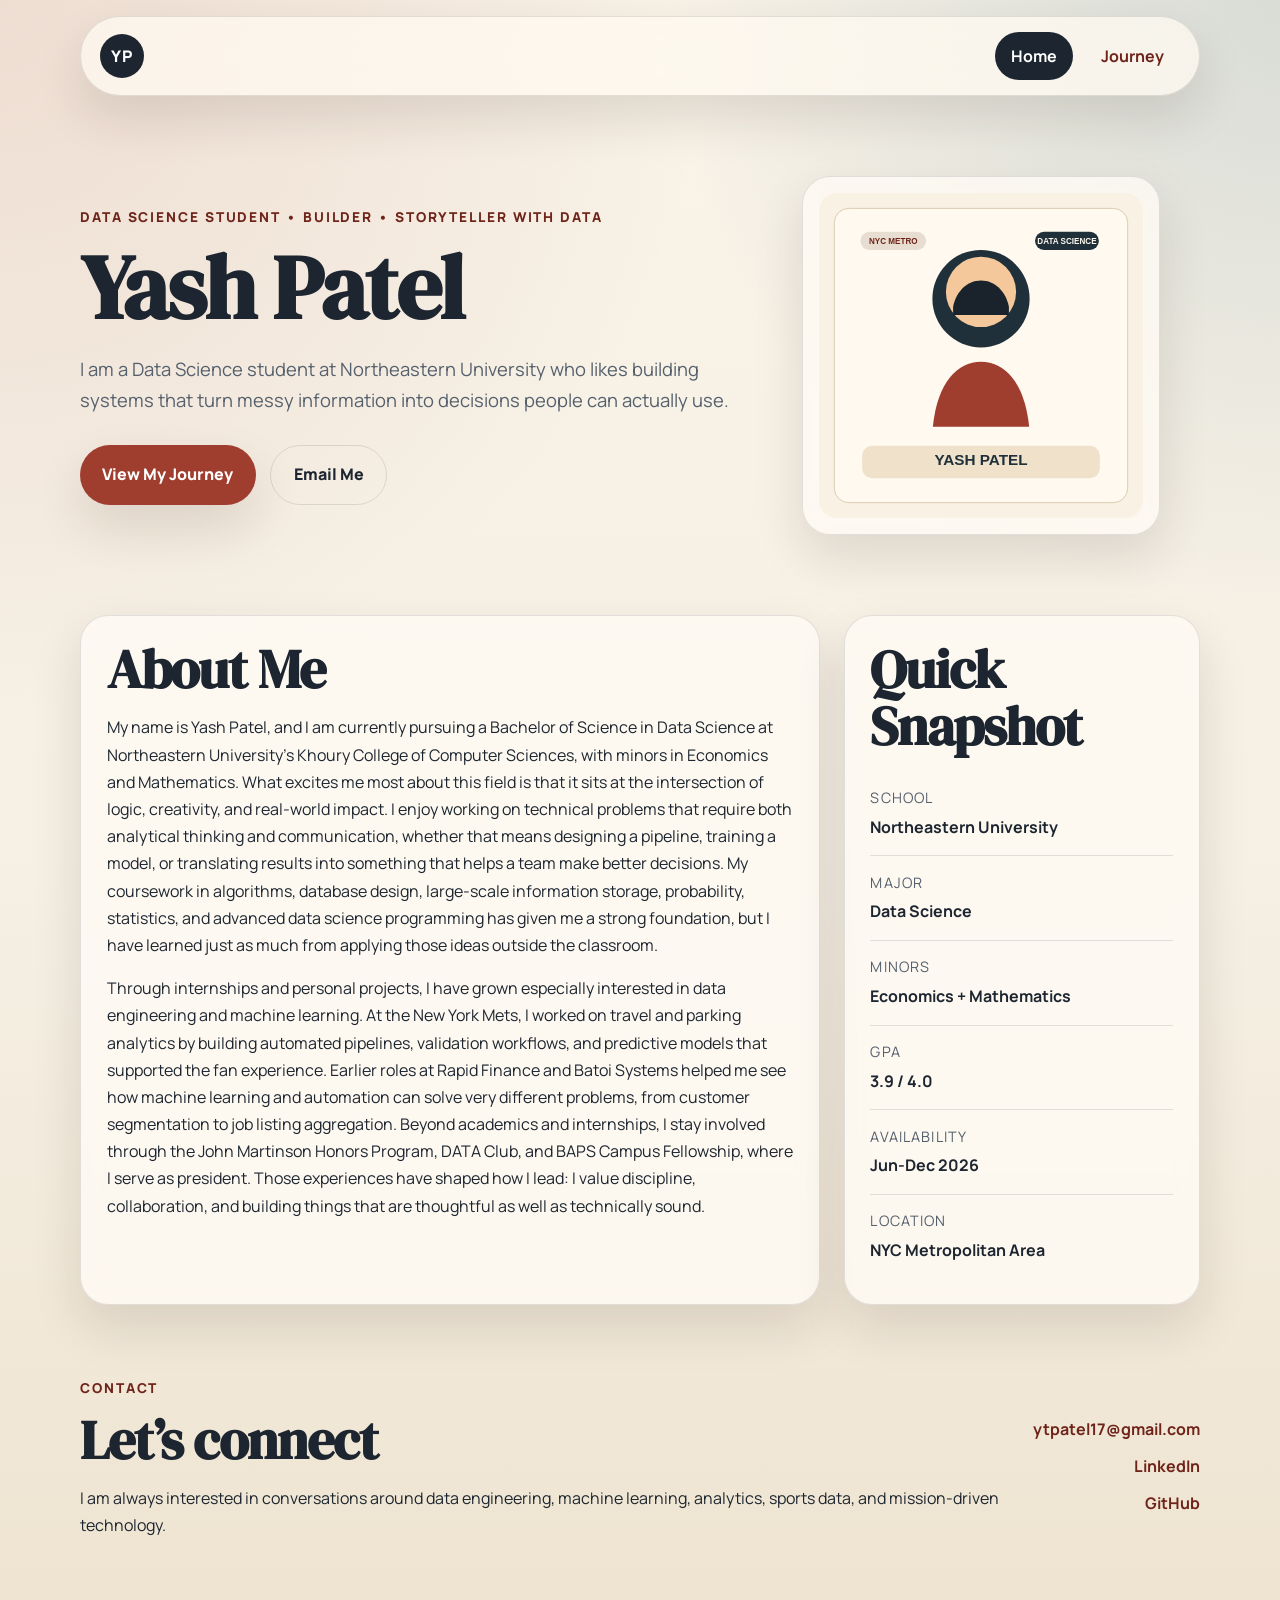
==== index.html @ 242e3f75 "initial personal resume website" ====
<!DOCTYPE html>
<html lang="en">
<head>
    <meta charset="UTF-8">
    <meta name="viewport" content="width=device-width, initial-scale=1.0">
    <title>Yash Patel | Personal Website</title>
    <link rel="preconnect" href="https://fonts.googleapis.com">
    <link rel="preconnect" href="https://fonts.gstatic.com" crossorigin>
    <link href="https://fonts.googleapis.com/css2?family=DM+Serif+Display:ital@0;1&family=Manrope:wght@400;500;600;700;800&display=swap" rel="stylesheet">
    <link rel="stylesheet" href="styles.css">
</head>
<body>
    <header class="site-header">
        <div class="wrap nav-shell">
            <a class="brand" href="index.html">YP</a>
            <nav class="site-nav" aria-label="Main navigation">
                <a class="active" href="index.html">Home</a>
                <a href="journey.html">Journey</a>
            </nav>
        </div>
    </header>

    <main>
        <section class="hero">
            <div class="wrap hero-grid">
                <div class="hero-copy">
                    <p class="eyebrow">Data science student • builder • storyteller with data</p>
                    <h1>Yash Patel</h1>
                    <p class="lede">
                        I am a Data Science student at Northeastern University who likes building systems that turn messy information into decisions people can actually use.
                    </p>
                    <div class="hero-actions">
                        <a class="button" href="journey.html">View My Journey</a>
                        <a class="button button-secondary" href="mailto:ytpatel17@gmail.com">Email Me</a>
                    </div>
                </div>
                <figure class="hero-art">
                    <img src="assets/profile-card.svg" alt="Illustrated profile card for Yash Patel">
                </figure>
            </div>
        </section>

        <section class="intro-section">
            <div class="wrap content-grid">
                <article class="panel">
                    <h2>About Me</h2>
                    <p>
                        My name is Yash Patel, and I am currently pursuing a Bachelor of Science in Data Science at Northeastern University’s Khoury College of Computer Sciences, with minors in Economics and Mathematics. What excites me most about this field is that it sits at the intersection of logic, creativity, and real-world impact. I enjoy working on technical problems that require both analytical thinking and communication, whether that means designing a pipeline, training a model, or translating results into something that helps a team make better decisions. My coursework in algorithms, database design, large-scale information storage, probability, statistics, and advanced data science programming has given me a strong foundation, but I have learned just as much from applying those ideas outside the classroom.
                    </p>
                    <p>
                        Through internships and personal projects, I have grown especially interested in data engineering and machine learning. At the New York Mets, I worked on travel and parking analytics by building automated pipelines, validation workflows, and predictive models that supported the fan experience. Earlier roles at Rapid Finance and Batoi Systems helped me see how machine learning and automation can solve very different problems, from customer segmentation to job listing aggregation. Beyond academics and internships, I stay involved through the John Martinson Honors Program, DATA Club, and BAPS Campus Fellowship, where I serve as president. Those experiences have shaped how I lead: I value discipline, collaboration, and building things that are thoughtful as well as technically sound.
                    </p>
                </article>

                <aside class="panel stats-panel">
                    <h2>Quick Snapshot</h2>
                    <ul class="stat-list">
                        <li><span>School</span><strong>Northeastern University</strong></li>
                        <li><span>Major</span><strong>Data Science</strong></li>
                        <li><span>Minors</span><strong>Economics + Mathematics</strong></li>
                        <li><span>GPA</span><strong>3.9 / 4.0</strong></li>
                        <li><span>Availability</span><strong>Jun-Dec 2026</strong></li>
                        <li><span>Location</span><strong>NYC Metropolitan Area</strong></li>
                    </ul>
                </aside>
            </div>
        </section>

        <section class="contact-section">
            <div class="wrap contact-card">
                <div>
                    <p class="eyebrow">Contact</p>
                    <h2>Let’s connect</h2>
                    <p>
                        I am always interested in conversations around data engineering, machine learning, analytics, sports data, and mission-driven technology.
                    </p>
                </div>
                <div class="contact-links">
                    <a href="mailto:ytpatel17@gmail.com">ytpatel17@gmail.com</a>
                    <a href="https://www.linkedin.com/in/yash-patel-669554238/" target="_blank" rel="noreferrer">LinkedIn</a>
                    <a href="https://github.com/ytpatel3" target="_blank" rel="noreferrer">GitHub</a>
                </div>
            </div>
        </section>
    </main>
</body>
</html>
---- styles.css ----
:root {
    --bg: #f5efe4;
    --bg-strong: #e7dcc6;
    --surface: rgba(255, 252, 245, 0.78);
    --surface-strong: #fffaf0;
    --ink: #1d2630;
    --muted: #55606d;
    --accent: #9f3d2f;
    --accent-deep: #6f241a;
    --line: rgba(29, 38, 48, 0.12);
    --shadow: 0 22px 50px rgba(41, 28, 14, 0.12);
    --radius-lg: 28px;
    --radius-md: 20px;
    --max: 1120px;
}

* {
    box-sizing: border-box;
}

html {
    scroll-behavior: smooth;
}

body {
    margin: 0;
    font-family: "Manrope", sans-serif;
    color: var(--ink);
    background:
        radial-gradient(circle at top left, rgba(159, 61, 47, 0.12), transparent 35%),
        radial-gradient(circle at top right, rgba(47, 102, 120, 0.16), transparent 30%),
        linear-gradient(180deg, #f9f3e8 0%, var(--bg) 55%, #efe4d1 100%);
    line-height: 1.7;
}

img {
    display: block;
    max-width: 100%;
}

a {
    color: var(--accent-deep);
    text-decoration: none;
}

a:hover {
    color: var(--accent);
}

.wrap {
    width: min(calc(100% - 2rem), var(--max));
    margin: 0 auto;
}

.site-header {
    position: sticky;
    top: 0;
    z-index: 20;
    padding: 1rem 0 0;
}

.nav-shell {
    display: flex;
    align-items: center;
    justify-content: space-between;
    gap: 1rem;
    padding: 0.95rem 1.2rem;
    border: 1px solid var(--line);
    border-radius: 999px;
    backdrop-filter: blur(18px);
    background: rgba(255, 250, 240, 0.75);
    box-shadow: var(--shadow);
}

.brand {
    display: inline-flex;
    align-items: center;
    justify-content: center;
    width: 2.75rem;
    height: 2.75rem;
    border-radius: 50%;
    background: var(--ink);
    color: #fff;
    font-weight: 800;
    letter-spacing: 0.08em;
}

.site-nav {
    display: flex;
    gap: 0.75rem;
}

.site-nav a {
    padding: 0.65rem 1rem;
    border-radius: 999px;
    font-weight: 700;
}

.site-nav a.active {
    background: var(--ink);
    color: #fff;
}

.hero,
.subhero {
    padding: 4rem 0 2.5rem;
}

.hero-grid,
.subhero-grid,
.content-grid,
.cards-grid,
.contact-card {
    display: grid;
    gap: 1.5rem;
}

.hero-grid,
.subhero-grid {
    grid-template-columns: 1.2fr 0.8fr;
    align-items: center;
}

.content-grid {
    grid-template-columns: 1.35fr 0.65fr;
}

.cards-grid {
    grid-template-columns: repeat(2, minmax(0, 1fr));
    margin-top: 1.5rem;
}

.contact-card {
    grid-template-columns: 1fr auto;
    align-items: center;
}

.eyebrow {
    margin: 0 0 0.75rem;
    color: var(--accent-deep);
    font-size: 0.85rem;
    font-weight: 800;
    letter-spacing: 0.14em;
    text-transform: uppercase;
}

h1,
h2,
h3 {
    margin: 0 0 1rem;
    font-family: "DM Serif Display", serif;
    line-height: 1.05;
    letter-spacing: -0.02em;
}

h1 {
    font-size: clamp(3.2rem, 7vw, 5.7rem);
}

h2 {
    font-size: clamp(2.2rem, 5vw, 3.4rem);
}

h3 {
    font-size: clamp(1.6rem, 3.2vw, 2rem);
}

.lede {
    font-size: 1.15rem;
    color: var(--muted);
    max-width: 42rem;
}

.hero-actions {
    display: flex;
    flex-wrap: wrap;
    gap: 0.9rem;
    margin-top: 1.8rem;
}

.button {
    display: inline-flex;
    align-items: center;
    justify-content: center;
    padding: 0.95rem 1.4rem;
    border-radius: 999px;
    background: var(--accent);
    color: #fff;
    font-weight: 800;
    box-shadow: var(--shadow);
}

.button:hover {
    color: #fff;
    background: var(--accent-deep);
}

.button-secondary {
    background: transparent;
    color: var(--ink);
    border: 1px solid var(--line);
    box-shadow: none;
}

.button-secondary:hover {
    background: var(--surface-strong);
    color: var(--ink);
}

.panel,
.hero-art,
.subhero-art {
    border: 1px solid var(--line);
    border-radius: var(--radius-lg);
    background: var(--surface);
    backdrop-filter: blur(10px);
    box-shadow: var(--shadow);
}

.panel {
    padding: 1.6rem;
}

.hero-art,
.subhero-art {
    padding: 1rem;
}

.intro-section,
.timeline-section,
.contact-section {
    padding: 1.5rem 0 3rem;
}

.stat-list,
.feature-list {
    margin: 0;
    padding-left: 1.2rem;
}

.stat-list {
    list-style: none;
    padding-left: 0;
}

.stat-list li {
    display: flex;
    flex-direction: column;
    gap: 0.2rem;
    padding: 0.9rem 0;
    border-bottom: 1px solid var(--line);
}

.stat-list li:last-child {
    border-bottom: 0;
}

.stat-list span {
    color: var(--muted);
    font-size: 0.9rem;
    text-transform: uppercase;
    letter-spacing: 0.08em;
}

.tool-cloud {
    font-weight: 600;
    color: var(--muted);
}

.contact-links {
    display: flex;
    flex-direction: column;
    gap: 0.6rem;
    text-align: right;
    font-weight: 700;
}

.back-link {
    margin-top: 1.5rem;
}

@media (max-width: 860px) {
    .hero-grid,
    .subhero-grid,
    .content-grid,
    .cards-grid,
    .contact-card {
        grid-template-columns: 1fr;
    }

    .contact-links {
        text-align: left;
    }

    .site-header {
        padding-top: 0.75rem;
    }

    .nav-shell {
        border-radius: 24px;
    }
}

@media (max-width: 560px) {
    .site-nav {
        gap: 0.35rem;
    }

    .site-nav a,
    .button {
        width: 100%;
    }

    .hero-actions {
        flex-direction: column;
    }

    .nav-shell {
        align-items: flex-start;
        flex-direction: column;
    }
}
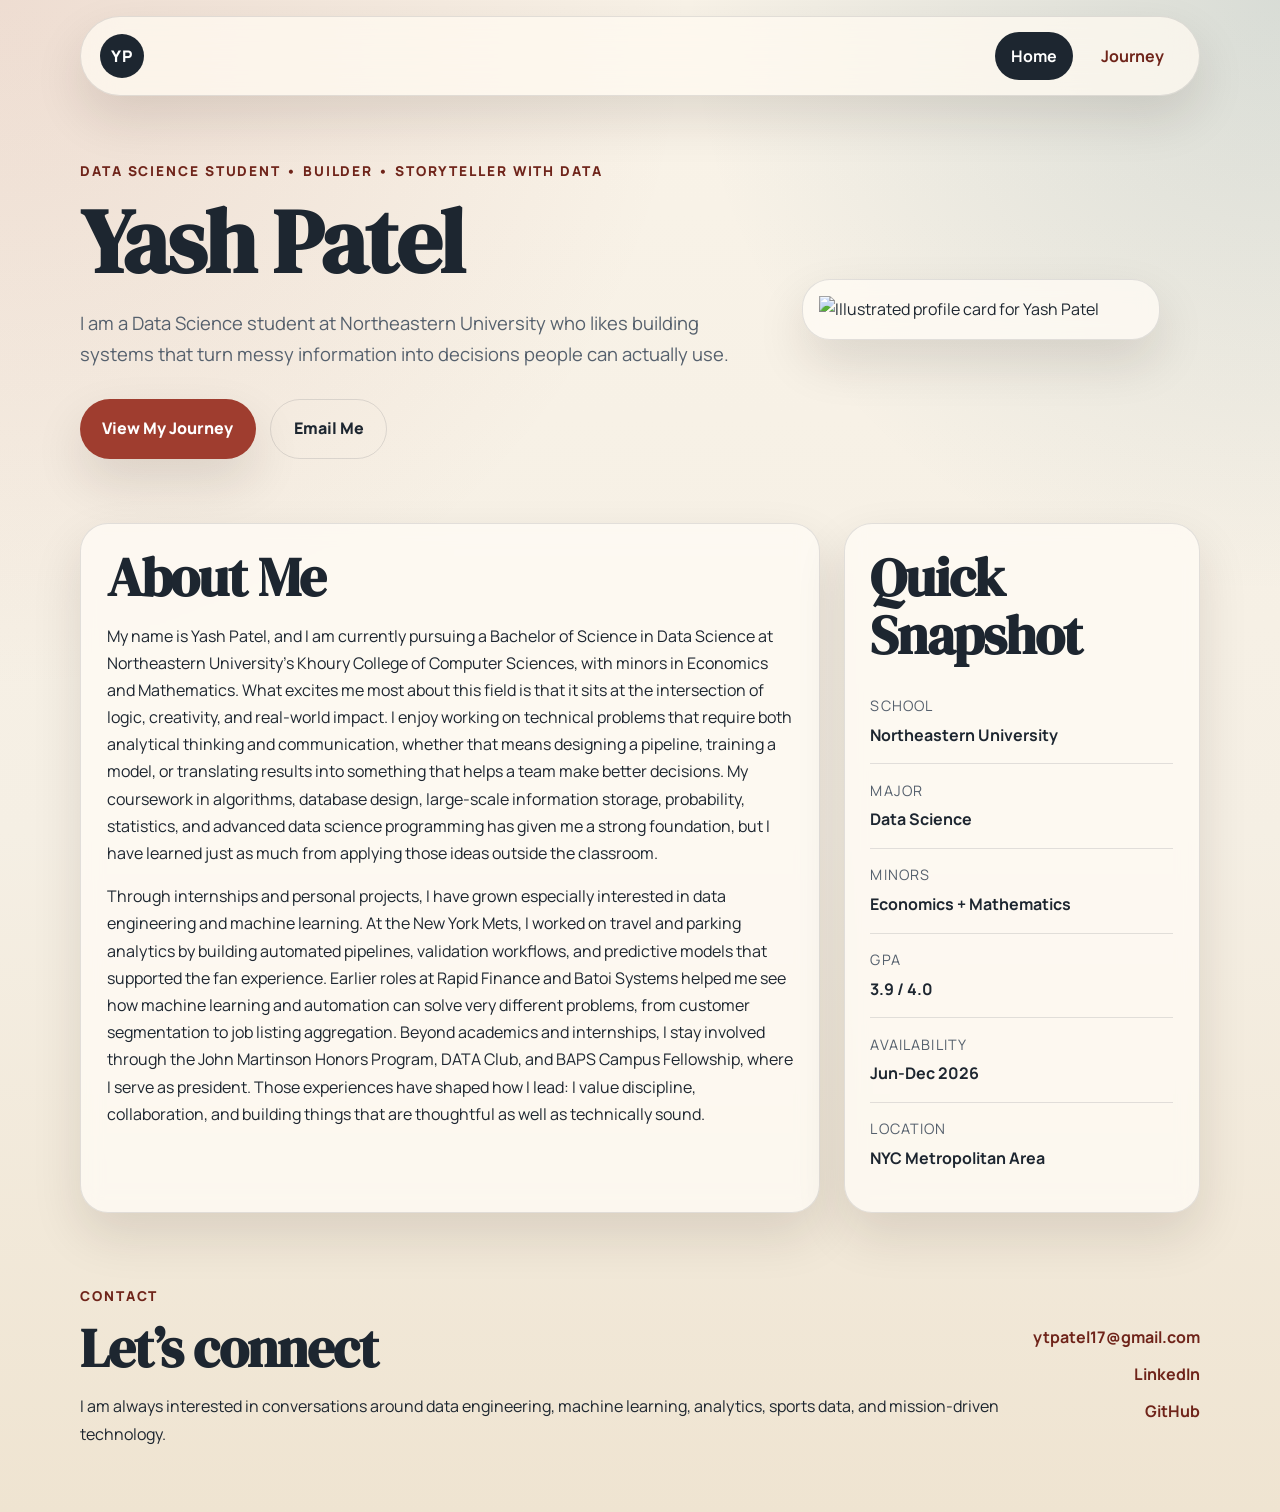
==== commit 3830239e: "minor tweaks" ====
--- a/index.html
+++ b/index.html
@@ -35,7 +35,7 @@
                     </div>
                 </div>
                 <figure class="hero-art">
-                    <img src="assets/profile-card.svg" alt="Illustrated profile card for Yash Patel">
+                    <img src="assets/pfp.JPG" alt="Illustrated profile card for Yash Patel">
                 </figure>
             </div>
         </section>
